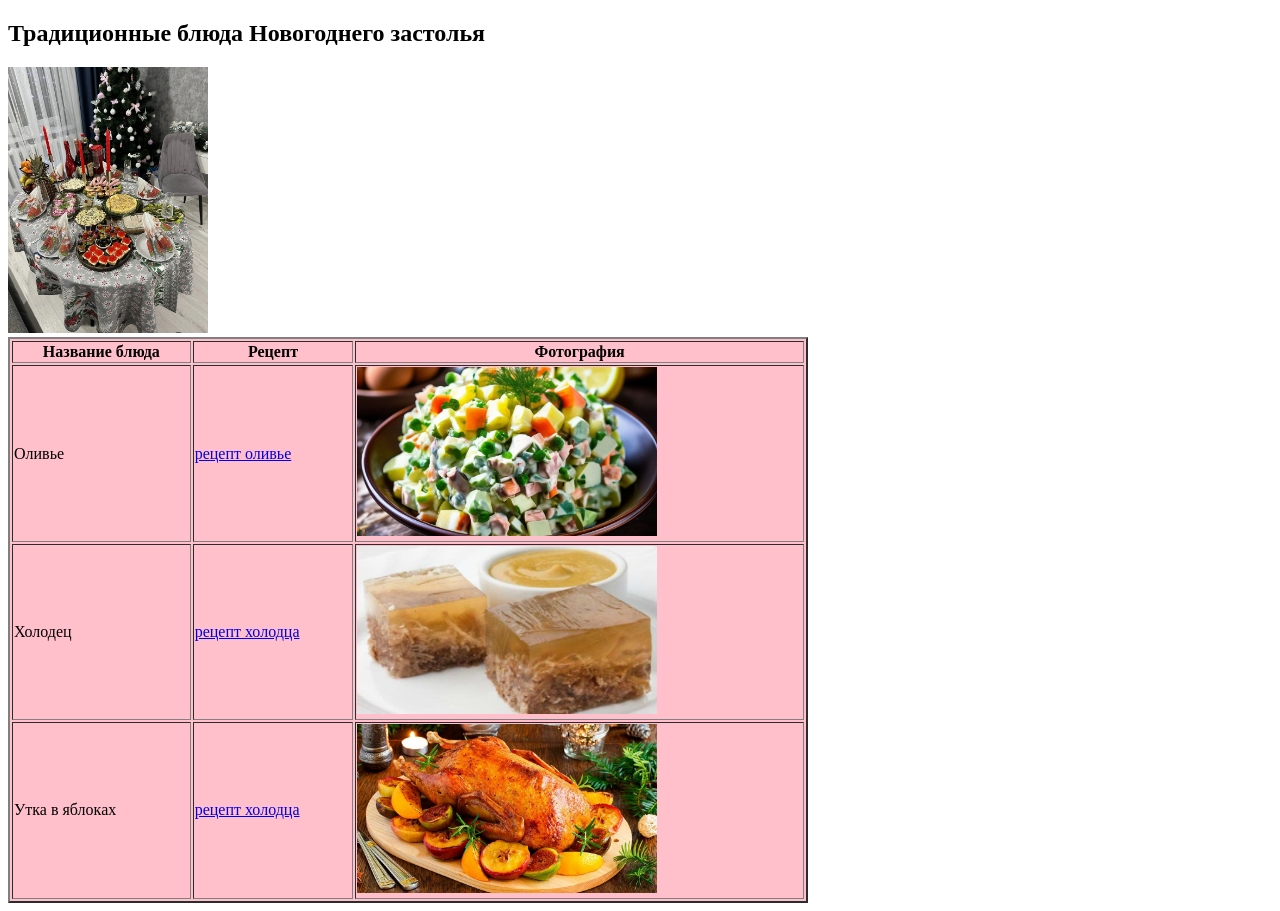
==== main.html @ 6b1eaf23 "NewYear'sTable" ====
<!DOCTYPE html>
<html lang="en">
<head>
    <meta charset="UTF-8">
    <title>Новогодний стол</title>
    <h2>Традиционные блюда Новогоднего застолья</h2>
    <img src="foto/Стол.jpg" width=200px alt="изображение праздничного стола">
</head>
<body>
    <table bgcolor="pink" aligh="centre" border="2px" height="300px" width="800px">
	    <tr>
		    <th>Название блюда</th>
		    <th>Рецепт</th>
		    <th>Фотография</th>
	    </tr>
         <tr>
		    <td>Оливье</td>
		    <td><a href="https://www.gastronom.ru/recipe/44760/salat-olive-klassicheskij-s-kolbasoj>"target="_blank">рецепт оливье</a></td>
		    <td><img src="foto/оливье.jpg" width=300px alt="изображение оливье"></td>
	    </tr>
		</tr>
		    <td>Холодец</td>
            <td><a href="https://www.russianfood.com/recipes/bytype/?fid=471>"target="_blank">рецепт холодца</a></td>
		    <td><img src="foto/холодец.jpg" width=300px alt="изображение холодца"></td>
	    </tr>
		</tr>
		    <td>Утка в яблоках</td>
		    <td><a href="https://www.russianfood.com/recipes/bytype/?fid=1110>"target="_blank">рецепт холодца</a></td>
		    <td><img src="foto/Утка.jpg" width=300px alt="изображение утки"></td>
	    </tr>
    </table>
</body>
</html>
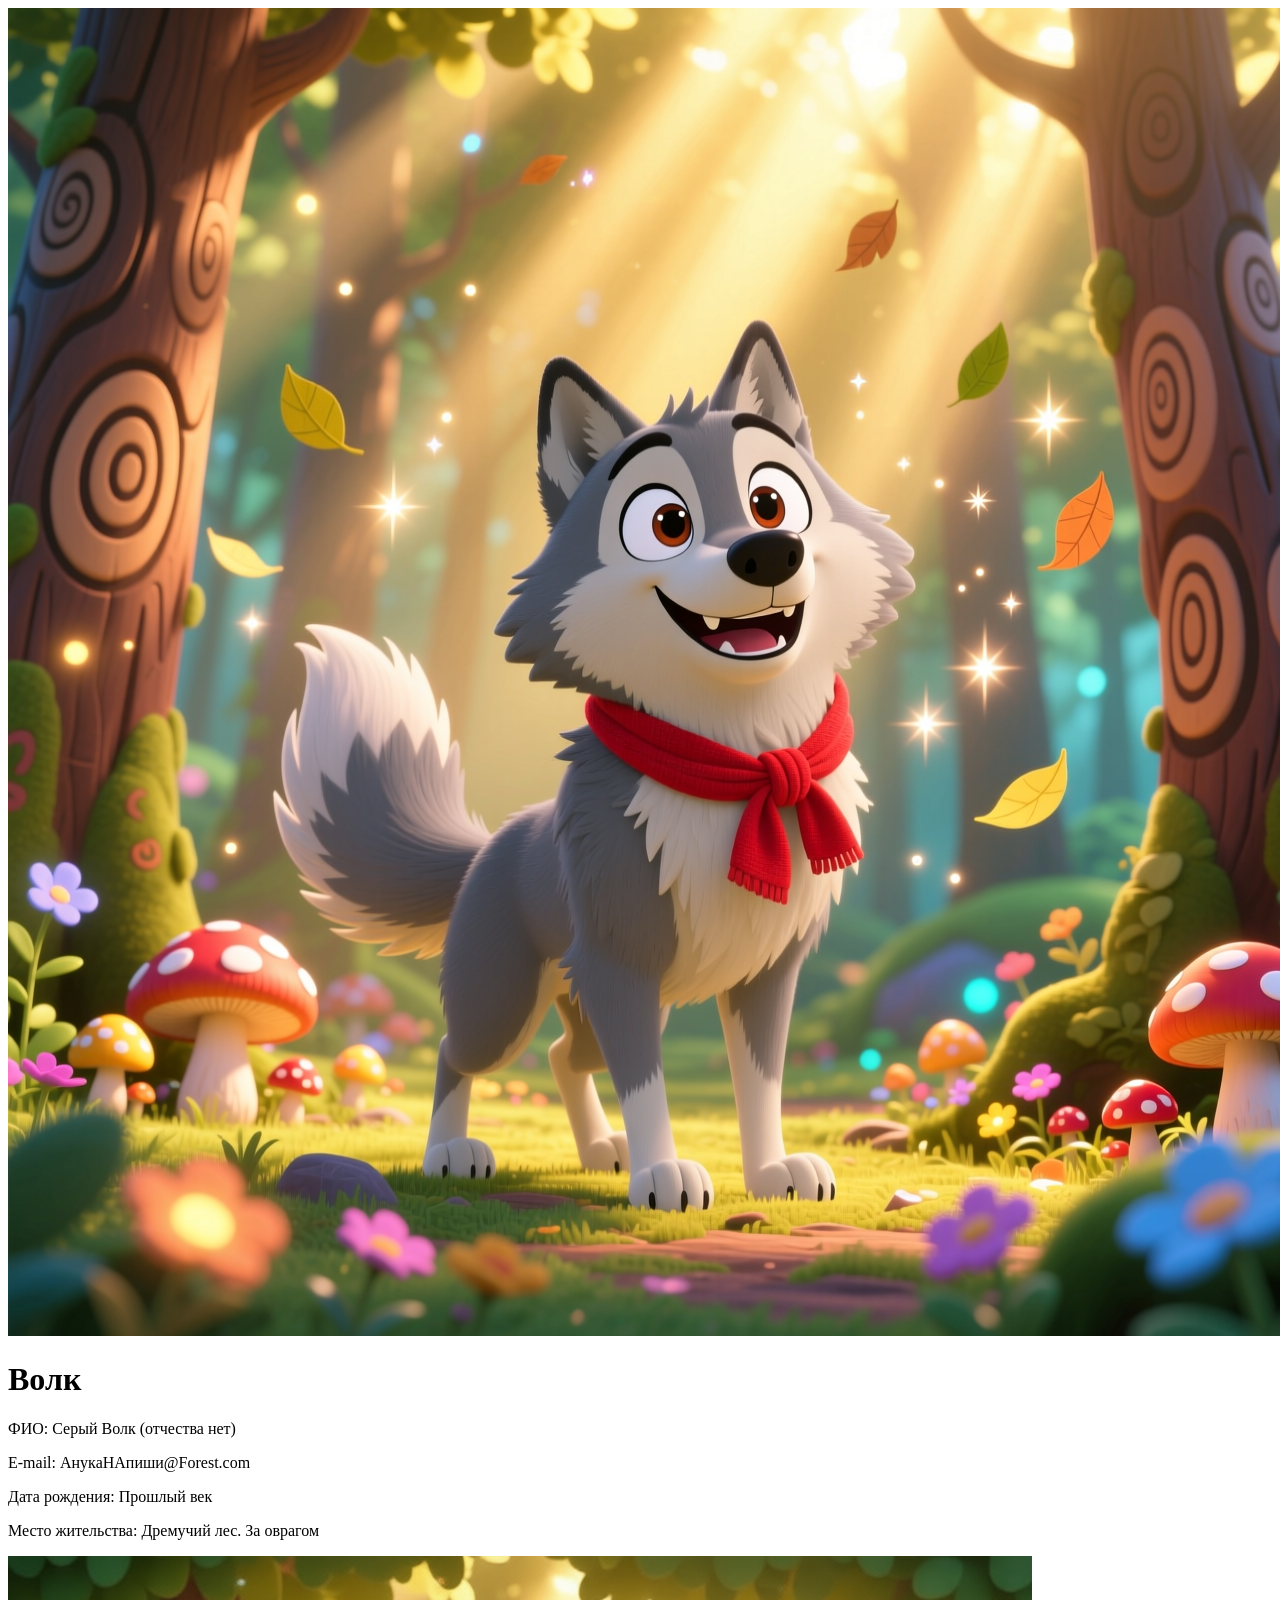
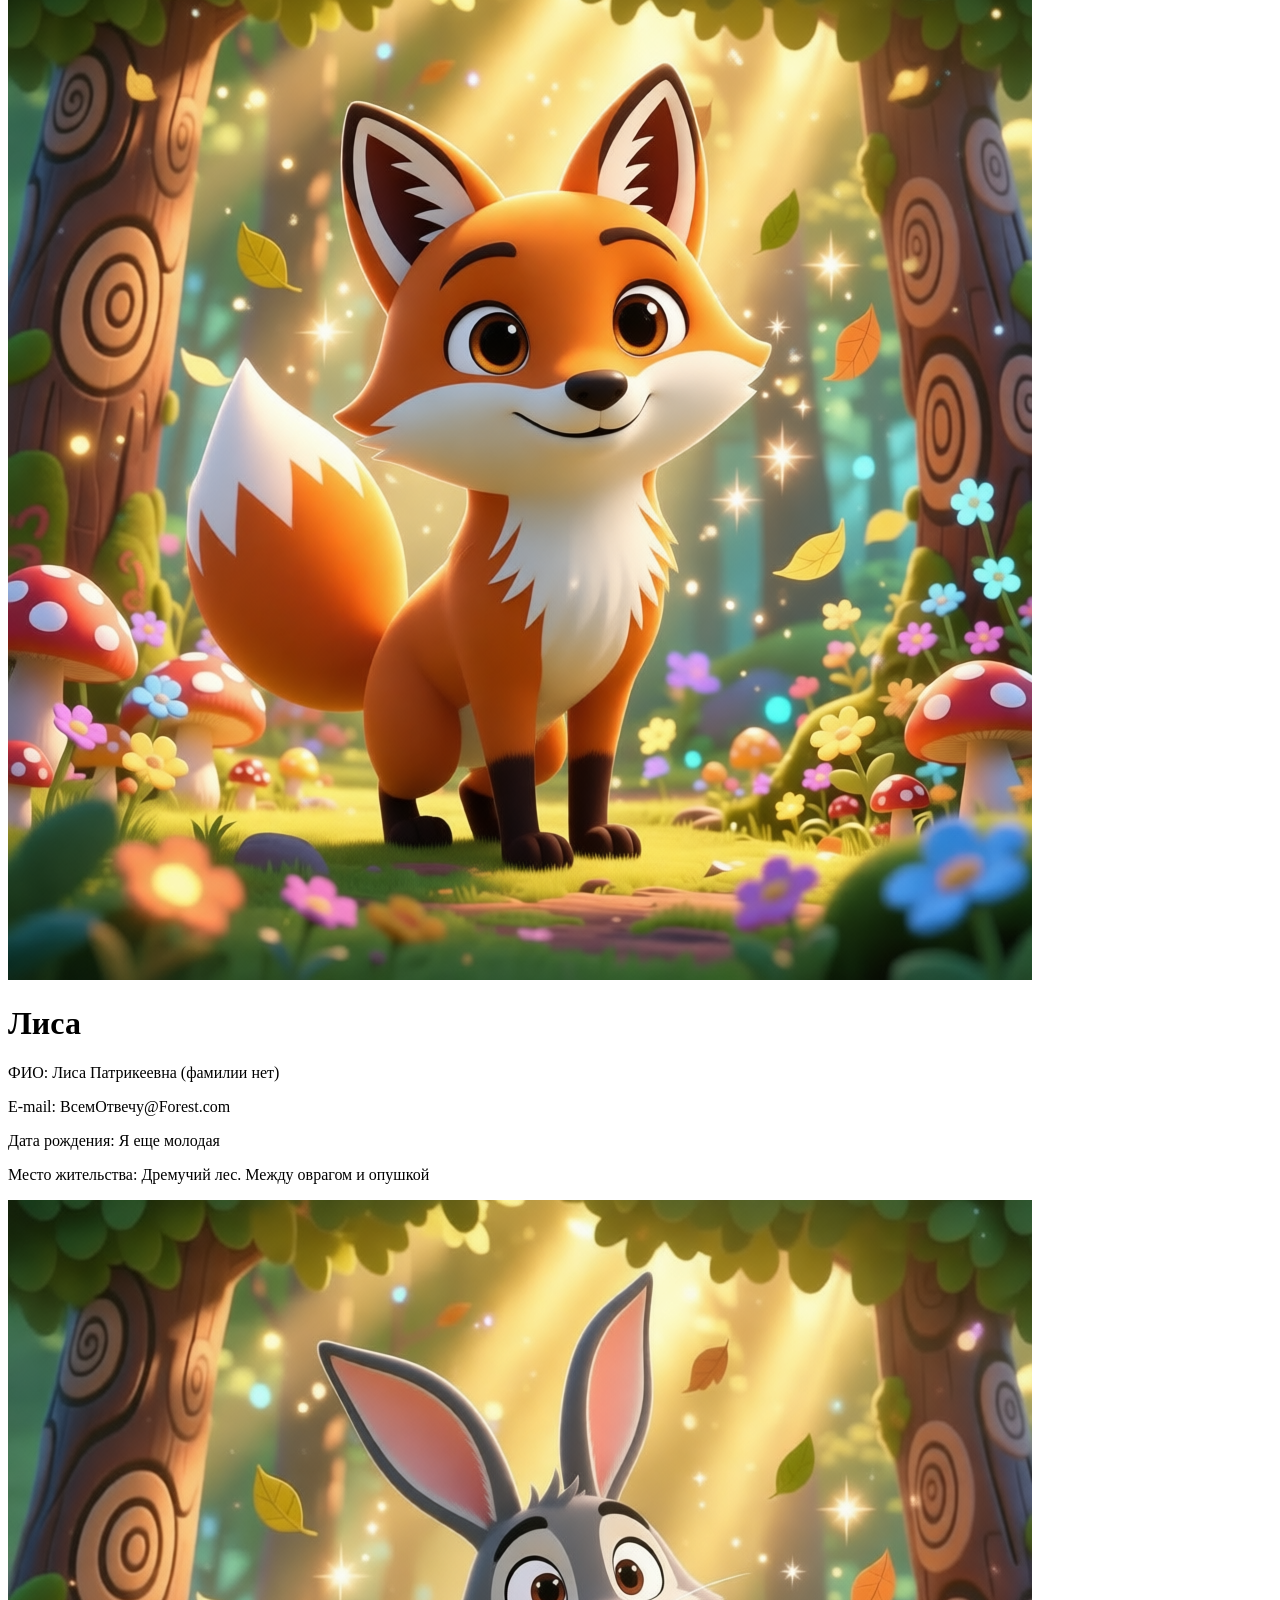
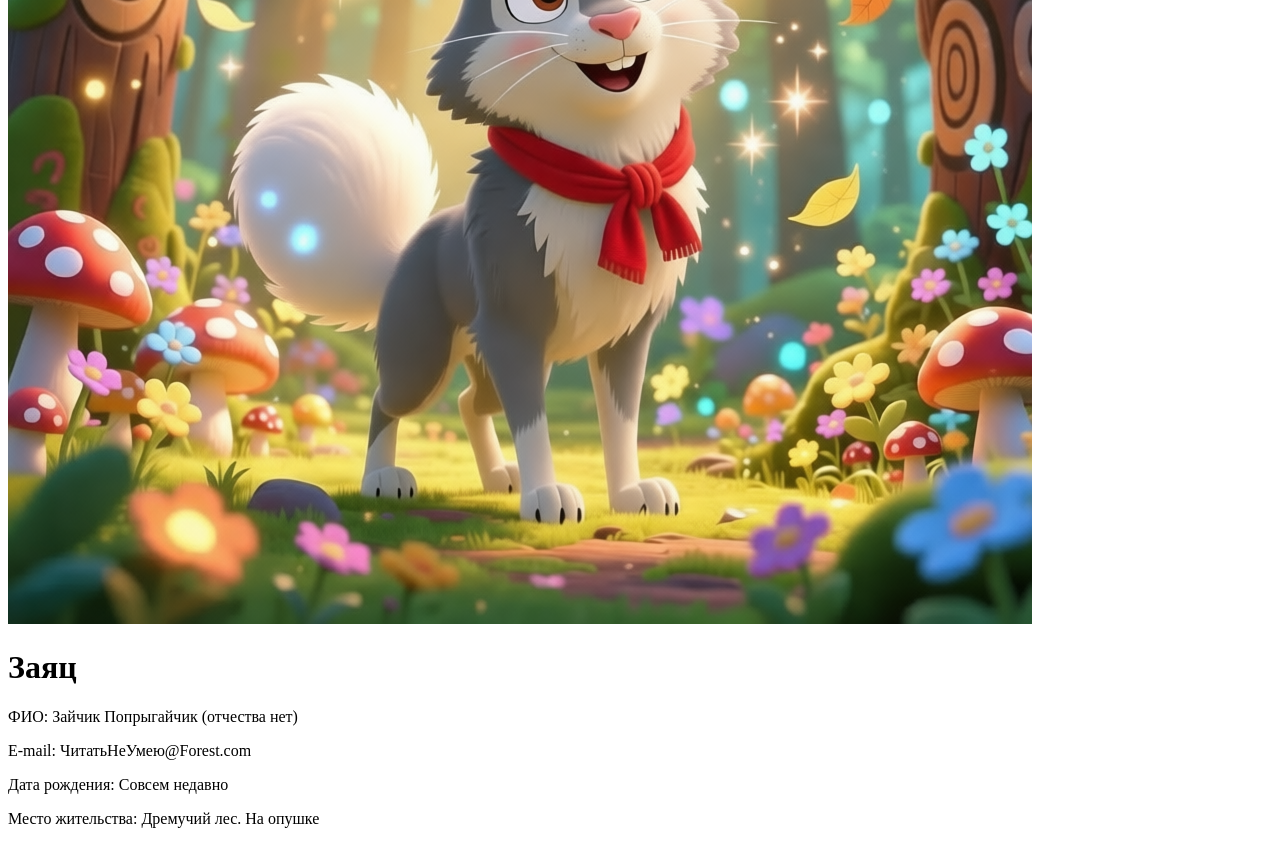
==== commit 07d91c30: "lesson_VD02" ====
--- a/main.html
+++ b/main.html
@@ -1,33 +1,57 @@
 <!DOCTYPE html>
 <html lang="en">
+
 <head>
-    <meta charset="UTF-8">
-    <title>Новогодний стол</title>
-    <h2>Традиционные блюда Новогоднего застолья</h2>
-    <img src="foto/Стол.jpg" width=200px alt="изображение праздничного стола">
+   <meta charset="UTF-8">
+   <meta name="viewport"
+         content="width=device-width, user-scalable=no, initial-scale=1.0, maximum-scale=1.0, minimum-scale=1.0">
+   <meta http-equiv="X-UA-Compatible" content="ie=edge">
+   <title>Первый сайт</title>
+   <link rel="stylesheet" href="style.css">
 </head>
 <body>
-    <table bgcolor="pink" aligh="centre" border="2px" height="300px" width="800px">
-	    <tr>
-		    <th>Название блюда</th>
-		    <th>Рецепт</th>
-		    <th>Фотография</th>
-	    </tr>
-         <tr>
-		    <td>Оливье</td>
-		    <td><a href="https://www.gastronom.ru/recipe/44760/salat-olive-klassicheskij-s-kolbasoj>"target="_blank">рецепт оливье</a></td>
-		    <td><img src="foto/оливье.jpg" width=300px alt="изображение оливье"></td>
-	    </tr>
-		</tr>
-		    <td>Холодец</td>
-            <td><a href="https://www.russianfood.com/recipes/bytype/?fid=471>"target="_blank">рецепт холодца</a></td>
-		    <td><img src="foto/холодец.jpg" width=300px alt="изображение холодца"></td>
-	    </tr>
-		</tr>
-		    <td>Утка в яблоках</td>
-		    <td><a href="https://www.russianfood.com/recipes/bytype/?fid=1110>"target="_blank">рецепт холодца</a></td>
-		    <td><img src="foto/Утка.jpg" width=300px alt="изображение утки"></td>
-	    </tr>
-    </table>
-</body>
-</html>+
+    <div class="cards-container">
+
+        <div class="card">
+            <div class="photo">
+                <img src="foto/Волк.png" class="card-image">
+            </div>
+            <div class="info">
+                <h1>Волк</h1>
+                <p class="text">ФИО: Серый Волк (отчества нет) </p>
+                <p class="text">E-mail: АнукаНАпиши@Forest.com </p>
+                <p class="text">Дата рождения: Прошлый век </p>
+                <p class="text">Место жительства: Дремучий лес. За оврагом </p>
+            </div>
+        </div>
+
+        <div class="card">
+            <div class="photo">
+                <img src="foto/Лиса.png" class="card-image">
+            </div>
+            <div class="info">
+                <h1>Лиса</h1>
+                <p class="text">ФИО: Лиса Патрикеевна (фамилии нет) </p>
+                <p class="text">E-mail: ВсемОтвечу@Forest.com </p>
+                <p class="text">Дата рождения: Я еще молодая </p>
+                <p class="text">Место жительства: Дремучий лес. Между оврагом и опушкой </p>
+            </div>
+        </div>
+
+        <div class="card">
+            <div class="photo">
+                <img src="foto/Заяц.png" class="card-image">
+            </div>
+            <div class="info">
+                <h1>Заяц</h1>
+                <p class="text">ФИО: Зайчик Попрыгайчик (отчества нет) </p>
+                <p class="text">E-mail: ЧитатьНеУмею@Forest.com </p>
+                <p class="text">Дата рождения: Совсем недавно </p>
+                <p class="text">Место жительства: Дремучий лес. На опушке </p>
+            </div>
+        </div>
+
+    </div> <!-- Конец .cards-container -->
+
+</body>
